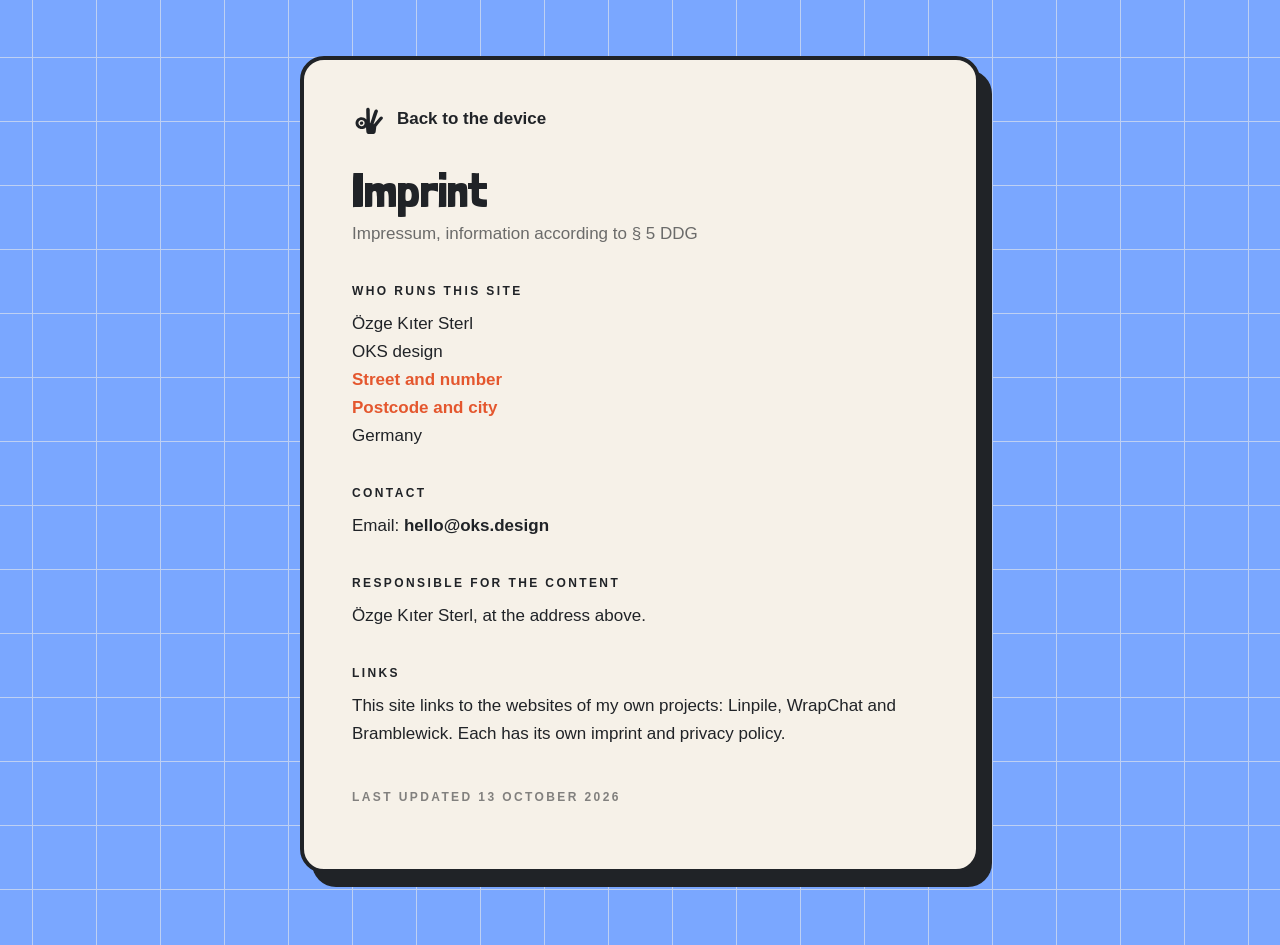
==== imprint.html @ b447502a "oks.design: the portfolio as one device Lids on axles, a split-flap board and a dot screen, drawn in" ====
<!doctype html>
<html lang="en">
<head>
<meta charset="utf-8">
<meta name="viewport" content="width=device-width, initial-scale=1">
<title>Imprint · OKS design</title>
<meta name="robots" content="noindex">
<link rel="icon" href="img/logos/oks-hand.svg" type="image/svg+xml">
<link rel="stylesheet" href="css/page.css">
</head>
<body>
<main class="sheet">
  <a class="back" href="./"><img src="img/logos/oks-hand.svg" alt=""> Back to the device</a>

  <h1>Imprint</h1>
  <p class="lede">Impressum, information according to § 5 DDG</p>

  <h2>Who runs this site</h2>
  <p>
    Özge Kıter Sterl<br>
    OKS design<br>
    <span class="missing">Street and number</span><br>
    <span class="missing">Postcode and city</span><br>
    Germany
  </p>

  <h2>Contact</h2>
  <p>Email: <a href="mailto:hello@oks.design">hello@oks.design</a></p>

  <h2>Responsible for the content</h2>
  <p>Özge Kıter Sterl, at the address above.</p>

  <h2>Links</h2>
  <p>
    This site links to the websites of my own projects: Linpile, WrapChat and Bramblewick.
    Each has its own imprint and privacy policy.
  </p>

  <p class="stamp">Last updated 13 October 2026</p>
</main>
</body>
</html>
---- css/page.css ----
/* The imprint and privacy pages: a sheet of paper on the same grid paper as the device. */

@font-face { font-family: Switzer; src: url(../fonts/switzer-medium.woff) format("woff"); font-weight: 500; font-display: swap; }
@font-face { font-family: Switzer; src: url(../fonts/switzer-semibold.woff) format("woff"); font-weight: 600; font-display: swap; }
@font-face { font-family: "Londrina Solid"; src: url(../fonts/londrina-solid-900.woff2) format("woff2"); font-weight: 900; font-display: swap; }

:root {
  --ink: #202327;
  --cream: #f6f1e8;
  --orange: #e4572e;
  --blue: #7aa7ff;
}

*, *::before, *::after { box-sizing: border-box; }

body {
  margin: 0;
  min-height: 100vh;
  padding: 56px 20px 72px;
  color: var(--ink);
  font: 500 17px/1.65 Switzer, "Helvetica Neue", Arial, sans-serif;
  -webkit-font-smoothing: antialiased;
  background:
    url("data:image/svg+xml,%3Csvg xmlns='http://www.w3.org/2000/svg' width='64' height='64'%3E%3Cpath d='M64 0H0V64' fill='none' stroke='%23f6f1e8' stroke-opacity='.55' stroke-width='2'/%3E%3C/svg%3E") center / 64px 64px,
    var(--blue);
}

.sheet {
  max-width: 680px;
  margin: 0 auto;
  padding: 44px 48px 48px;
  border: 4px solid var(--ink);
  border-radius: 24px;
  background: var(--cream);
  box-shadow: 12px 14px 0 var(--ink);
}

.back {
  display: inline-flex;
  align-items: center;
  gap: 10px;
  margin-bottom: 32px;
  font-weight: 600;
  color: var(--ink);
  text-decoration: none;
}
.back img { height: 30px; width: auto; }
.back:hover { color: var(--orange); }

h1 {
  margin: 0 0 6px;
  font: 900 48px/1 "Londrina Solid", Switzer, sans-serif;
}
.lede { margin: 0 0 32px; color: rgb(32 35 39 / 0.65); }

h2 {
  margin: 34px 0 8px;
  font-size: 12px;
  font-weight: 600;
  letter-spacing: 0.2em;
  text-transform: uppercase;
}

p, ul { margin: 0 0 14px; }
ul { padding-left: 20px; }
a { color: inherit; font-weight: 600; text-decoration: none; }
a:hover { color: var(--orange); }

/* until the address is filled in, it shows as missing */
.missing { color: var(--orange); font-weight: 600; }

.stamp {
  margin-top: 40px;
  font-size: 12px;
  font-weight: 600;
  letter-spacing: 0.2em;
  text-transform: uppercase;
  color: rgb(32 35 39 / 0.55);
}

@media (max-width: 560px) {
  body { padding: 20px 14px 40px; }
  .sheet { padding: 28px 22px 32px; border-width: 3px; box-shadow: 7px 8px 0 var(--ink); }
  h1 { font-size: 40px; }
}
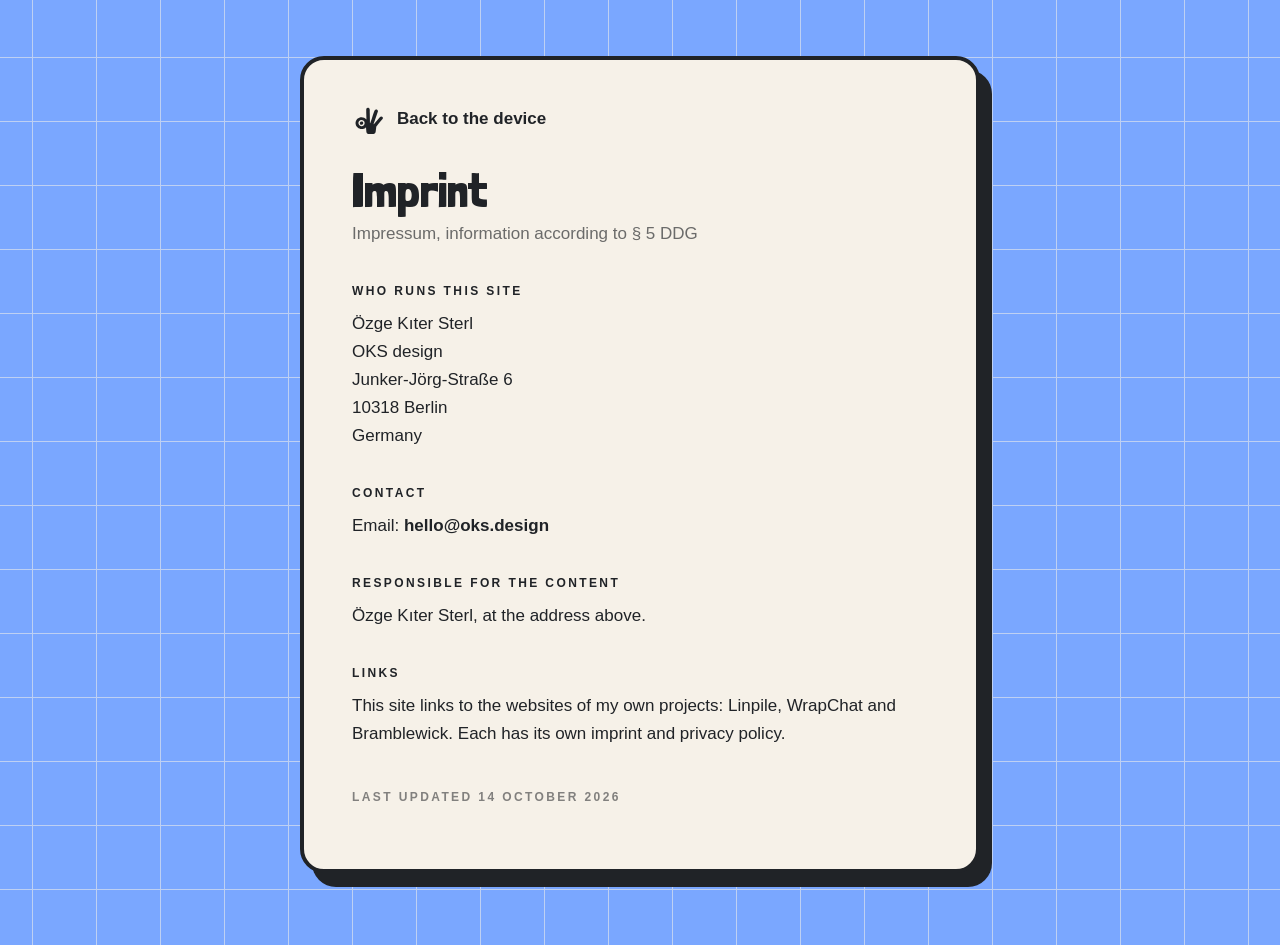
==== commit f5fc342b: "Imprint: the postal address Co-Authored-By: Claude Opus 5.5 <noreply@anthropic.com>" ====
--- a/imprint.html
+++ b/imprint.html
@@ -19,8 +19,8 @@
   <p>
     Özge Kıter Sterl<br>
     OKS design<br>
-    <span class="missing">Street and number</span><br>
-    <span class="missing">Postcode and city</span><br>
+    Junker-Jörg-Straße 6<br>
+    10318 Berlin<br>
     Germany
   </p>
 
@@ -36,7 +36,7 @@
     Each has its own imprint and privacy policy.
   </p>
 
-  <p class="stamp">Last updated 13 October 2026</p>
+  <p class="stamp">Last updated 14 October 2026</p>
 </main>
 </body>
 </html>
